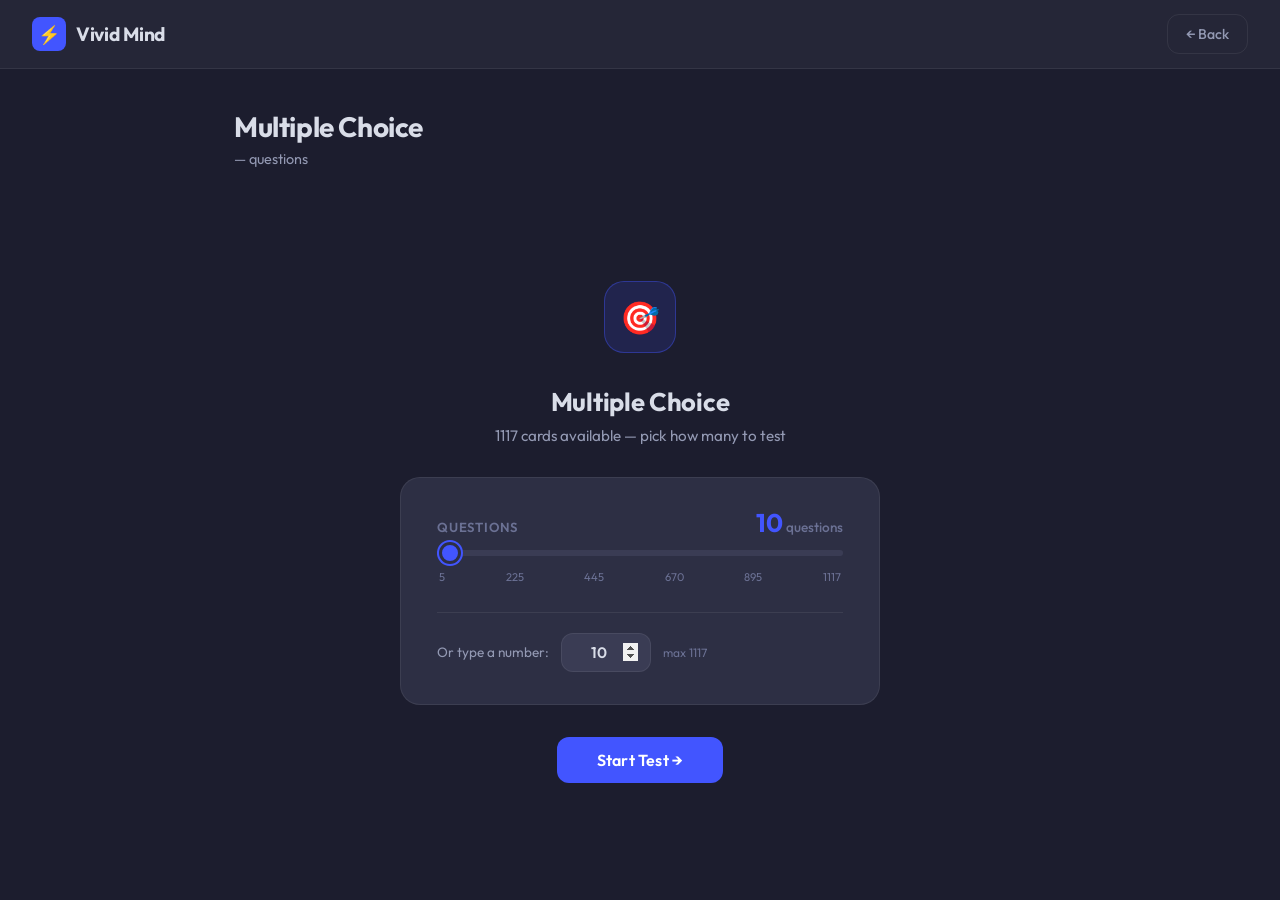
==== multiplechoice.html @ 5dc6d7f9 "Multiple Choice Questions" ====
<!DOCTYPE html>
<html lang="en">
<head>
    <meta charset="UTF-8">
    <meta name="viewport" content="width=device-width, initial-scale=1.0">
    <title>Vivid Mind - Multiple Choice</title>
    <link href="https://fonts.googleapis.com/css2?family=Outfit:wght@300;400;500;600;700&display=swap" rel="stylesheet">
    <style>
/* ══════════════════════════════════════════
   Vivid Mind — Shared Design System
   ══════════════════════════════════════════ */


/* ─── CSS Variables ─── */
:root {
    --bg-primary:        #1c1d2e;
    --bg-secondary:      #252637;
    --bg-card:           #2d2f44;
    --bg-card-hover:     #33364d;
    --bg-elevated:       #3a3c54;
    --accent-purple:     #4255ff;
    --accent-purple-hover: #5468ff;
    --accent-purple-light: rgba(66, 85, 255, 0.15);
    --accent-yellow:     #ffcd1f;
    --accent-green:      #23b26d;
    --accent-red:        #ff4a4a;
    --text-primary:      #d9dde8;
    --text-secondary:    #9399b3;
    --text-muted:        #6b7194;
    --border:            rgba(255,255,255,0.07);
    --border-accent:     rgba(66, 85, 255, 0.4);
    --shadow:            0 8px 32px rgba(0,0,0,0.4);
    --shadow-card:       0 4px 24px rgba(0,0,0,0.3);
    --radius-sm:  8px;
    --radius-md:  12px;
    --radius-lg:  16px;
    --radius-xl:  20px;
}

/* ─── Reset ─── */
*, *::before, *::after { margin: 0; padding: 0; box-sizing: border-box; }

body {
    background-color: var(--bg-primary);
    color: var(--text-primary);
    font-family: 'Outfit', sans-serif;
    min-height: 100vh;
    display: flex;
    flex-direction: column;
}

/* ─── Topbar ─── */
.topbar {
    display: flex;
    align-items: center;
    justify-content: space-between;
    padding: 14px 32px;
    background: var(--bg-secondary);
    border-bottom: 1px solid var(--border);
    position: sticky;
    top: 0;
    z-index: 100;
}

.logo {
    display: flex;
    align-items: center;
    gap: 10px;
    text-decoration: none;
    color: var(--text-primary);
}

.logo-icon {
    width: 34px; height: 34px;
    background: var(--accent-purple);
    border-radius: var(--radius-sm);
    display: flex; align-items: center; justify-content: center;
    font-size: 18px;
}

.logo-text { font-size: 1.2rem; font-weight: 700; letter-spacing: -0.3px; }

.topbar-right { display: flex; align-items: center; gap: 10px; }

/* ─── Buttons ─── */
.btn-icon {
    width: 38px; height: 38px;
    border-radius: var(--radius-sm);
    border: 1px solid var(--border);
    background: transparent;
    color: var(--text-secondary);
    cursor: pointer;
    display: flex; align-items: center; justify-content: center;
    font-size: 16px;
    transition: all 0.2s;
}
.btn-icon:hover { background: var(--bg-elevated); color: var(--text-primary); }

.btn-primary {
    display: inline-flex; align-items: center; gap: 7px;
    padding: 10px 22px;
    border-radius: var(--radius-md);
    border: none;
    background: var(--accent-purple);
    color: #fff;
    font-family: 'Outfit', sans-serif;
    font-size: 0.88rem; font-weight: 600;
    cursor: pointer;
    transition: all 0.2s;
    letter-spacing: 0.2px;
    text-decoration: none;
}
.btn-primary:hover {
    background: var(--accent-purple-hover);
    box-shadow: 0 4px 20px rgba(66,85,255,0.4);
    transform: translateY(-1px);
}

.btn-secondary {
    display: inline-flex; align-items: center; gap: 7px;
    padding: 10px 18px;
    border-radius: var(--radius-md);
    border: 1.5px solid var(--border);
    background: transparent;
    color: var(--text-secondary);
    font-family: 'Outfit', sans-serif;
    font-size: 0.88rem; font-weight: 500;
    cursor: pointer;
    transition: all 0.2s;
    text-decoration: none;
}
.btn-secondary:hover { background: var(--bg-elevated); color: var(--text-primary); border-color: var(--border-accent); }

.btn-nav {
    width: 44px; height: 44px;
    border-radius: 50%;
    border: 1.5px solid var(--border);
    background: var(--bg-secondary);
    color: var(--text-secondary);
    cursor: pointer;
    display: flex; align-items: center; justify-content: center;
    font-size: 18px;
    transition: all 0.2s;
}
.btn-nav:hover:not(:disabled) { border-color: var(--border-accent); color: var(--text-primary); background: var(--bg-card-hover); }
.btn-nav:disabled { opacity: 0.3; cursor: not-allowed; }

/* ─── Main layout ─── */
.main {
    flex: 1;
    max-width: 860px;
    width: 100%;
    margin: 0 auto;
    padding: 40px 24px 60px;
}

/* ─── Set Header ─── */
.set-header { margin-bottom: 32px; }

.set-title {
    font-size: 1.75rem; font-weight: 700;
    color: var(--text-primary);
    letter-spacing: -0.4px;
    margin-bottom: 6px;
}

.set-meta {
    display: flex; align-items: center; gap: 16px;
    color: var(--text-secondary); font-size: 0.9rem;
}
.set-meta span { display: flex; align-items: center; gap: 5px; }
.set-meta .dot { width: 3px; height: 3px; border-radius: 50%; background: var(--text-muted); }

/* ─── Progress ─── */
.progress-area { margin-bottom: 28px; }

.progress-meta {
    display: flex; justify-content: space-between; align-items: center;
    margin-bottom: 10px;
}
.progress-label {
    font-size: 0.82rem; font-weight: 600;
    text-transform: uppercase; letter-spacing: 0.8px;
    color: var(--text-muted);
}
.progress-counter { font-size: 0.9rem; font-weight: 600; color: var(--text-secondary); }

.progress-track {
    width: 100%; height: 5px;
    background: var(--bg-elevated);
    border-radius: 99px; overflow: hidden;
}
.progress-fill {
    height: 100%;
    background: var(--accent-purple);
    border-radius: 99px;
    transition: width 0.4s cubic-bezier(.4,0,.2,1);
}

/* ─── Error Banner ─── */
.error-banner {
    background: rgba(255,74,74,0.1);
    border: 1px solid rgba(255,74,74,0.3);
    border-radius: var(--radius-md);
    padding: 16px 20px;
    color: #ff7b7b;
    font-size: 0.9rem;
    margin-bottom: 24px;
    display: none;
}
.error-banner.show { display: block; }

/* ─── Stats Strip ─── */
.stats-strip {
    display: flex; gap: 10px;
    justify-content: center;
    margin-top: 40px;
    flex-wrap: wrap;
}
.stat-chip {
    display: flex; align-items: center; gap: 7px;
    padding: 9px 18px;
    background: var(--bg-secondary);
    border: 1px solid var(--border);
    border-radius: 99px;
    font-size: 0.82rem; font-weight: 500;
    color: var(--text-secondary);
}
.stat-chip .dot-green { width: 8px; height: 8px; border-radius: 50%; background: var(--accent-green); }
.stat-chip .dot-red   { width: 8px; height: 8px; border-radius: 50%; background: var(--accent-red); }
.stat-chip .dot-blue  { width: 8px; height: 8px; border-radius: 50%; background: var(--accent-purple); }

/* ─── Keyboard shortcuts bar ─── */
.shortcuts-bar {
    display: flex; gap: 20px;
    justify-content: center;
    margin-top: 28px;
    flex-wrap: wrap;
}
.shortcut-item { display: flex; align-items: center; gap: 6px; font-size: 0.75rem; color: var(--text-muted); }
.kbd {
    display: inline-flex; align-items: center; justify-content: center;
    padding: 1px 6px;
    background: var(--bg-elevated);
    border: 1px solid var(--border);
    border-radius: 4px;
    font-size: 0.68rem; color: var(--text-muted);
    font-family: monospace;
}

/* ─── Modal overlay ─── */
.modal-overlay {
    display: none;
    position: fixed; inset: 0;
    background: rgba(0,0,0,0.6);
    backdrop-filter: blur(6px);
    z-index: 200;
    align-items: center;
    justify-content: center;
}
.modal-overlay.open { display: flex; animation: fadeIn 0.2s ease; }

@keyframes fadeIn { from { opacity: 0; } to { opacity: 1; } }

.modal {
    background: var(--bg-secondary);
    border: 1px solid var(--border);
    border-radius: var(--radius-xl);
    padding: 32px;
    width: 100%;
    max-width: 460px;
    box-shadow: var(--shadow);
    animation: slideUp 0.25s cubic-bezier(.4,0,.2,1);
}

@keyframes slideUp { from { opacity: 0; transform: translateY(20px); } to { opacity: 1; transform: translateY(0); } }

.modal-header {
    display: flex; align-items: center; justify-content: space-between;
    margin-bottom: 24px;
}
.modal-title { font-size: 1.25rem; font-weight: 700; color: var(--text-primary); }

.modal-close {
    width: 32px; height: 32px;
    border-radius: var(--radius-sm);
    border: 1px solid var(--border);
    background: transparent;
    color: var(--text-muted);
    cursor: pointer;
    display: flex; align-items: center; justify-content: center;
    font-size: 18px;
    transition: all 0.2s;
}
.modal-close:hover { background: var(--bg-elevated); color: var(--text-primary); }

.modal-subtitle { font-size: 0.82rem; color: var(--text-muted); margin-bottom: 16px; text-transform: uppercase; letter-spacing: 0.8px; font-weight: 600; }

/* Test mode option cards */
.test-option {
    display: flex; align-items: center; gap: 16px;
    padding: 16px 20px;
    border-radius: var(--radius-lg);
    border: 1.5px solid var(--border);
    background: var(--bg-card);
    cursor: pointer;
    text-decoration: none;
    color: var(--text-primary);
    transition: all 0.2s;
    margin-bottom: 10px;
}
.test-option:hover { border-color: var(--border-accent); background: var(--bg-card-hover); transform: translateY(-1px); }
.test-option.disabled { opacity: 0.4; cursor: not-allowed; pointer-events: none; }

.test-option-icon {
    width: 44px; height: 44px; flex-shrink: 0;
    border-radius: var(--radius-md);
    background: var(--accent-purple-light);
    display: flex; align-items: center; justify-content: center;
    font-size: 20px;
}
.test-option-icon.grey { background: var(--bg-elevated); }

.test-option-info { flex: 1; }
.test-option-name { font-size: 0.97rem; font-weight: 600; margin-bottom: 2px; }
.test-option-desc { font-size: 0.78rem; color: var(--text-muted); }

.test-option-badge {
    font-size: 0.68rem; font-weight: 600;
    padding: 3px 9px;
    border-radius: 99px;
    background: var(--bg-elevated);
    color: var(--text-muted);
    text-transform: uppercase;
    letter-spacing: 0.6px;
}

/* ─── Responsive ─── */
@media (max-width: 640px) {
    .topbar { padding: 12px 16px; }
    .main { padding: 24px 16px 48px; }
    .set-title { font-size: 1.35rem; }
    .set-meta { flex-wrap: wrap; gap: 8px; }
    .modal { margin: 16px; }
}

    </style>
    <style>
        /* ─── Question Card ─── */
        .question-card {
            background: var(--bg-card);
            border: 1px solid var(--border);
            border-radius: var(--radius-xl);
            padding: 40px;
            text-align: center;
            margin-bottom: 28px;
            box-shadow: var(--shadow-card);
            min-height: 160px;
            display: flex;
            flex-direction: column;
            justify-content: center;
            align-items: center;
            gap: 10px;
        }
        .question-label {
            font-size: 0.72rem; font-weight: 700;
            text-transform: uppercase; letter-spacing: 1.2px;
            color: var(--text-muted);
        }
        .question-text {
            font-size: clamp(1.2rem, 3vw, 1.7rem);
            font-weight: 500; line-height: 1.45;
            color: var(--text-primary);
        }

        /* ─── Options Grid ─── */
        .options-grid {
            display: grid;
            grid-template-columns: 1fr 1fr;
            gap: 12px;
            margin-bottom: 28px;
        }

        .option-btn {
            display: flex;
            align-items: center;
            gap: 14px;
            padding: 16px 20px;
            background: var(--bg-card);
            border: 1.5px solid var(--border);
            border-radius: var(--radius-lg);
            color: var(--text-primary);
            font-family: 'Outfit', sans-serif;
            font-size: 0.95rem; font-weight: 500;
            cursor: pointer;
            text-align: left;
            transition: all 0.18s;
            position: relative;
            overflow: hidden;
        }

        .option-btn:hover:not(:disabled) {
            border-color: var(--border-accent);
            background: var(--bg-card-hover);
            transform: translateY(-1px);
        }

        .option-btn:disabled { cursor: default; transform: none; }

        /* Number badge */
        .option-num {
            flex-shrink: 0;
            width: 30px; height: 30px;
            border-radius: var(--radius-sm);
            background: var(--bg-elevated);
            border: 1px solid var(--border);
            display: flex; align-items: center; justify-content: center;
            font-size: 0.8rem; font-weight: 700;
            color: var(--text-muted);
            transition: all 0.18s;
        }

        .option-btn:hover:not(:disabled) .option-num {
            background: var(--accent-purple-light);
            border-color: var(--border-accent);
            color: #a0aaff;
        }

        .option-text { flex: 1; line-height: 1.35; }

        /* States */
        .option-btn.correct {
            border-color: var(--accent-green);
            background: rgba(35,178,109,0.1);
        }
        .option-btn.correct .option-num {
            background: var(--accent-green);
            border-color: var(--accent-green);
            color: #fff;
        }

        .option-btn.wrong {
            border-color: var(--accent-red);
            background: rgba(255,74,74,0.1);
        }
        .option-btn.wrong .option-num {
            background: var(--accent-red);
            border-color: var(--accent-red);
            color: #fff;
        }

        .option-btn.reveal {
            border-color: var(--accent-green);
            background: rgba(35,178,109,0.07);
        }
        .option-btn.reveal .option-num {
            background: rgba(35,178,109,0.25);
            border-color: var(--accent-green);
            color: var(--accent-green);
        }

        /* ─── Feedback banner ─── */
        .feedback {
            display: none;
            align-items: center;
            gap: 12px;
            padding: 14px 20px;
            border-radius: var(--radius-md);
            font-size: 0.95rem; font-weight: 600;
            margin-bottom: 20px;
            animation: fadeUp 0.25s ease;
        }
        .feedback.show { display: flex; }
        .feedback.correct-fb { background: rgba(35,178,109,0.12); border: 1px solid rgba(35,178,109,0.35); color: var(--accent-green); }
        .feedback.wrong-fb   { background: rgba(255,74,74,0.12);  border: 1px solid rgba(255,74,74,0.35);  color: var(--accent-red);   }
        @keyframes fadeUp { from { opacity:0; transform:translateY(6px);} to {opacity:1; transform:translateY(0);} }

        /* ─── Nav row for test ─── */
        .test-nav { display: flex; align-items: center; justify-content: center; gap: 12px; }

        /* ─── Results screen ─── */
        .results-screen {
            display: none;
            flex-direction: column;
            align-items: center;
            text-align: center;
            gap: 20px;
            padding: 20px 0;
        }
        .results-screen.show { display: flex; }

        .results-emoji { font-size: 4rem; line-height: 1; }
        .results-title { font-size: 1.6rem; font-weight: 700; color: var(--text-primary); }
        .results-subtitle { font-size: 1rem; color: var(--text-secondary); }

        .score-ring {
            width: 120px; height: 120px;
            border-radius: 50%;
            background: conic-gradient(var(--accent-purple) calc(var(--pct) * 1%), var(--bg-elevated) 0%);
            display: flex; align-items: center; justify-content: center;
            position: relative;
        }
        .score-ring::after {
            content: '';
            position: absolute;
            width: 88px; height: 88px;
            background: var(--bg-secondary);
            border-radius: 50%;
        }
        .score-ring-text {
            position: relative; z-index: 1;
            font-size: 1.4rem; font-weight: 700;
            color: var(--text-primary);
        }

        .results-stats {
            display: flex; gap: 16px; flex-wrap: wrap; justify-content: center;
        }
        .result-chip {
            padding: 10px 20px;
            border-radius: 99px;
            font-size: 0.88rem; font-weight: 600;
        }
        .chip-correct { background: rgba(35,178,109,0.12); color: var(--accent-green); border: 1px solid rgba(35,178,109,0.3); }
        .chip-wrong   { background: rgba(255,74,74,0.12);  color: var(--accent-red);   border: 1px solid rgba(255,74,74,0.3);  }
        .chip-total   { background: var(--bg-card); color: var(--text-secondary); border: 1px solid var(--border); }

        .results-actions { display: flex; gap: 12px; flex-wrap: wrap; justify-content: center; }

        /* ─── Setup Screen ─── */
        .setup-screen {
            display: flex;
            flex-direction: column;
            align-items: center;
            text-align: center;
            gap: 32px;
            padding: 20px 0 40px;
            animation: fadeUp 0.35s ease;
        }
        .setup-screen.hidden { display: none; }

        .setup-icon {
            width: 72px; height: 72px;
            background: var(--accent-purple-light);
            border: 1.5px solid var(--border-accent);
            border-radius: var(--radius-xl);
            display: flex; align-items: center; justify-content: center;
            font-size: 32px;
        }

        .setup-heading { font-size: 1.6rem; font-weight: 700; color: var(--text-primary); letter-spacing: -0.3px; }
        .setup-sub     { font-size: 0.95rem; color: var(--text-secondary); margin-top: -20px; }

        .setup-card {
            width: 100%; max-width: 480px;
            background: var(--bg-card);
            border: 1px solid var(--border);
            border-radius: var(--radius-xl);
            padding: 32px 36px;
            display: flex; flex-direction: column; gap: 28px;
        }

        /* Slider */
        .slider-wrap { display: flex; flex-direction: column; gap: 14px; }

        .slider-meta {
            display: flex; justify-content: space-between; align-items: baseline;
        }
        .slider-label { font-size: 0.82rem; font-weight: 600; text-transform: uppercase; letter-spacing: 0.8px; color: var(--text-muted); }
        .slider-value-display {
            font-size: 1.6rem; font-weight: 700; color: var(--accent-purple);
            line-height: 1;
        }
        .slider-value-display span { font-size: 0.85rem; font-weight: 500; color: var(--text-muted); margin-left: 3px; }

        input[type="range"] {
            -webkit-appearance: none;
            appearance: none;
            width: 100%; height: 6px;
            border-radius: 99px;
            background: var(--bg-elevated);
            outline: none;
            cursor: pointer;
            position: relative;
        }
        input[type="range"]::-webkit-slider-thumb {
            -webkit-appearance: none;
            width: 22px; height: 22px;
            border-radius: 50%;
            background: var(--accent-purple);
            border: 3px solid var(--bg-card);
            box-shadow: 0 0 0 2px var(--accent-purple);
            cursor: pointer;
            transition: box-shadow 0.15s, transform 0.15s;
        }
        input[type="range"]::-webkit-slider-thumb:hover {
            box-shadow: 0 0 0 5px rgba(66,85,255,0.25);
            transform: scale(1.1);
        }
        input[type="range"]::-moz-range-thumb {
            width: 22px; height: 22px;
            border-radius: 50%;
            background: var(--accent-purple);
            border: 3px solid var(--bg-card);
            box-shadow: 0 0 0 2px var(--accent-purple);
            cursor: pointer;
        }

        .slider-ticks {
            display: flex; justify-content: space-between;
            padding: 0 2px;
        }
        .slider-ticks span { font-size: 0.7rem; color: var(--text-muted); }

        /* Text input below slider */
        .input-row {
            display: flex; align-items: center; gap: 12px;
        }
        .input-row label { font-size: 0.85rem; color: var(--text-secondary); white-space: nowrap; }
        .num-input {
            width: 90px;
            padding: 9px 12px;
            background: var(--bg-elevated);
            border: 1.5px solid var(--border);
            border-radius: var(--radius-md);
            color: var(--text-primary);
            font-family: 'Outfit', sans-serif;
            font-size: 0.95rem; font-weight: 600;
            text-align: center;
            outline: none;
            transition: border-color 0.2s;
        }
        .num-input:focus { border-color: var(--border-accent); }
        .num-input::-webkit-inner-spin-button,
        .num-input::-webkit-outer-spin-button { opacity: 1; }

        .input-hint { font-size: 0.75rem; color: var(--text-muted); }

        /* ─── Responsive ─── */
        @media (max-width: 580px) {
            .options-grid { grid-template-columns: 1fr; }
            .question-card { padding: 28px 20px; }
            .setup-card { padding: 24px 20px; }
        }
    </style>
</head>
<body>

    <nav class="topbar">
        <a class="logo" href="index.html">
            <div class="logo-icon">⚡</div>
            <span class="logo-text">Vivid Mind</span>
        </a>
        <div class="topbar-right">
            <a href="index.html" class="btn-secondary">← Back</a>
        </div>
    </nav>

    <main class="main">

        <!-- Header -->
        <div class="set-header">
            <h1 class="set-title">Multiple Choice</h1>
            <div class="set-meta">
                <span id="total-count">— questions</span>
            </div>
        </div>

        <!-- Progress -->
        <div class="progress-area" id="progress-area" style="visibility:hidden">
            <div class="progress-meta">
                <span class="progress-label">Question</span>
                <span class="progress-counter" id="progress-counter">—</span>
            </div>
            <div class="progress-track">
                <div class="progress-fill" id="progress-fill" style="width:0%"></div>
            </div>
        </div>

        <div class="error-banner" id="error-banner"></div>

        <!-- Setup Screen -->
        <div class="setup-screen" id="setup-screen">
            <div class="setup-icon">🎯</div>
            <div>
                <div class="setup-heading">Multiple Choice</div>
                <div class="setup-sub" style="margin-top:8px" id="setup-sub">Choose how many questions you want</div>
            </div>

            <div class="setup-card">
                <div class="slider-wrap">
                    <div class="slider-meta">
                        <span class="slider-label">Questions</span>
                        <div class="slider-value-display" id="slider-display">10<span>questions</span></div>
                    </div>
                    <input type="range" id="q-slider" min="5" max="50" step="5" value="10">
                    <div class="slider-ticks" id="slider-ticks"></div>
                </div>

                <div style="border-top: 1px solid var(--border); padding-top: 20px; display:flex; flex-direction:column; gap:10px;">
                    <div class="input-row">
                        <label for="q-input">Or type a number:</label>
                        <input type="number" class="num-input" id="q-input" min="1" max="50" value="10">
                        <span class="input-hint" id="input-hint">max 50</span>
                    </div>
                </div>
            </div>

            <button class="btn-primary" id="start-btn" style="padding: 13px 40px; font-size:1rem;">Start Test →</button>
        </div>

        <!-- Quiz area -->
        <div id="quiz-area" style="display:none">

            <!-- Question -->
            <div class="question-card" id="question-card">
                <div class="question-label">What is the definition of…</div>
                <div class="question-text" id="question-text">Loading…</div>
            </div>

            <!-- Feedback -->
            <div class="feedback" id="feedback"></div>

            <!-- Options -->
            <div class="options-grid" id="options-grid"></div>

            <!-- Nav -->
            <div class="test-nav">
                <button class="btn-primary" id="next-btn" style="display:none" onclick="nextQuestion()">Next →</button>
            </div>



        </div>

        <!-- Results -->
        <div class="results-screen" id="results-screen">
            <div class="results-emoji" id="results-emoji">🎉</div>
            <div class="results-title" id="results-title">Test complete!</div>
            <div class="results-subtitle" id="results-subtitle"></div>

            <div class="score-ring" id="score-ring" style="--pct:0">
                <span class="score-ring-text" id="score-pct">0%</span>
            </div>

            <div class="results-stats">
                <div class="result-chip chip-correct" id="chip-correct">✓ 0 correct</div>
                <div class="result-chip chip-wrong"   id="chip-wrong">✕ 0 wrong</div>
                <div class="result-chip chip-total"   id="chip-total">0 total</div>
            </div>

            <div class="results-actions">
                <button class="btn-primary" onclick="restartTest()">↻ Try again</button>
                <a href="index.html" class="btn-secondary">← Back to cards</a>
            </div>
        </div>

    </main>

    <script>
        let allCards  = [];
        let questions = [];
        let qIndex    = 0;
        let score     = 0;
        let answered  = false;
        let chosenCount = 10;

        /* ── Load ── */
        async function loadCards() {
            try {
                const r = await fetch('Card.json');
                if (!r.ok) throw new Error('Failed to load Card.json');
                allCards = await r.json();
                if (!Array.isArray(allCards)) allCards = [allCards];
                if (allCards.length < 2) { showError('Need at least 2 cards for Multiple Choice.'); return; }

                const total  = allCards.length;
                const slider = document.getElementById('q-slider');
                const input  = document.getElementById('q-input');

                // Slider goes up to total, stepping in 5s
                slider.max  = total;
                slider.min  = 5;
                slider.step = 5;
                input.max   = total;
                document.getElementById('input-hint').textContent = `max ${total}`;

                const defaultVal = Math.min(10, total);
                slider.value = defaultVal;
                input.value  = defaultVal;
                updateSliderUI(defaultVal, total);
                buildTicks(total);

                document.getElementById('setup-sub').textContent =
                    `${allCards.length} cards available — pick how many to test`;

                showSetup();
            } catch(e) { showError('Error loading cards: ' + e.message); }
        }

        /* ── Setup screen ── */
        function showSetup() {
            document.getElementById('setup-screen').classList.remove('hidden');
            document.getElementById('quiz-area').style.display    = 'none';
            document.getElementById('results-screen').classList.remove('show');
            document.getElementById('progress-area') && (document.getElementById('progress-area').style.visibility = 'hidden');
        }

        function buildTicks(maxQ) {
            const ticks = document.getElementById('slider-ticks');
            ticks.innerHTML = '';
            // Show exactly 6 tick labels: min, ~20%, ~40%, ~60%, ~80%, max
            const points = [5];
            const steps = 5;
            for (let i = 1; i < steps; i++) {
                const v = Math.round((maxQ / steps) * i / 5) * 5;
                if (v > 5 && v < maxQ) points.push(v);
            }
            points.push(maxQ);
            points.forEach(v => {
                const s = document.createElement('span');
                s.textContent = v;
                ticks.appendChild(s);
            });
        }

        function updateSliderUI(val, maxOverride) {
            const slider  = document.getElementById('q-slider');
            const max     = maxOverride || parseInt(slider.max);
            const pct     = ((val - 5) / (max - 5)) * 100;
            slider.style.background = `linear-gradient(to right, var(--accent-purple) ${pct}%, var(--bg-elevated) ${pct}%)`;
            document.getElementById('slider-display').innerHTML = `${val}<span>questions</span>`;
        }

        // Slider → text input
        document.getElementById('q-slider').addEventListener('input', function() {
            const v = parseInt(this.value);
            document.getElementById('q-input').value = v;
            updateSliderUI(v);
        });

        // Text input → slider (snap to nearest 5 for slider visual, but allow any value)
        document.getElementById('q-input').addEventListener('input', function() {
            let v = parseInt(this.value) || 1;
            const slider = document.getElementById('q-slider');
            const max = parseInt(slider.max);
            v = Math.max(1, Math.min(v, parseInt(document.getElementById('q-input').max)));
            // Snap slider to nearest 5
            const snapped = Math.max(5, Math.min(Math.round(v / 5) * 5, max));
            slider.value = snapped;
            updateSliderUI(v);
            document.getElementById('slider-display').innerHTML = `${v}<span>questions</span>`;
        });

        document.getElementById('start-btn').addEventListener('click', () => {
            let v = parseInt(document.getElementById('q-input').value) || 10;
            v = Math.max(1, Math.min(v, allCards.length));
            chosenCount = v;
            document.getElementById('setup-screen').classList.add('hidden');
            document.getElementById('progress-area').style.visibility = '';
            document.getElementById('total-count').textContent = chosenCount + ' questions';
            document.getElementById('quiz-area').style.display = '';
            buildQuestions();
            renderQuestion();
        });

        function showError(msg) { const el = document.getElementById('error-banner'); el.textContent = '⚠️ ' + msg; el.classList.add('show'); }

        /* ── Build ── */
        function buildQuestions() {
            const shuffled = [...allCards].sort(() => Math.random() - 0.5).slice(0, chosenCount);
            questions = shuffled.map(card => {
                const others = allCards.filter(c => c !== card).sort(() => Math.random() - 0.5).slice(0, 3);
                const choices = [card, ...others].sort(() => Math.random() - 0.5);
                return { card, choices };
            });
            qIndex = 0; score = 0;
        }

        /* ── Render ── */
        function renderQuestion() {
            if (qIndex >= questions.length) { showResults(); return; }

            const { card, choices } = questions[qIndex];
            answered = false;

            document.getElementById('progress-counter').textContent = `${qIndex+1} / ${questions.length}`;
            document.getElementById('progress-fill').style.width = `${((qIndex+1)/questions.length)*100}%`;
            document.getElementById('question-text').textContent = card.Front;

            const fb = document.getElementById('feedback');
            fb.className = 'feedback'; fb.textContent = '';
            document.getElementById('next-btn').style.display = 'none';

            const grid = document.getElementById('options-grid');
            grid.innerHTML = '';
            choices.forEach((choice, i) => {
                const btn = document.createElement('button');
                btn.className = 'option-btn';
                btn.innerHTML = `<span class="option-num">${i+1}</span><span class="option-text">${choice.Back}</span>`;
                btn.addEventListener('click', () => selectAnswer(i));
                grid.appendChild(btn);
            });
        }

        /* ── Answer ── */
        function selectAnswer(choiceIndex) {
            if (answered) return;
            answered = true;

            const { card, choices } = questions[qIndex];
            const correct = choices.findIndex(c => c === card);
            const buttons = document.querySelectorAll('.option-btn');
            const fb = document.getElementById('feedback');

            buttons.forEach(btn => btn.disabled = true);

            if (choiceIndex === correct) {
                score++;
                buttons[choiceIndex].classList.add('correct');
                fb.className = 'feedback correct-fb show';
                fb.innerHTML = '✓ &nbsp;Correct!';
            } else {
                buttons[choiceIndex].classList.add('wrong');
                buttons[correct].classList.add('reveal');
                fb.className = 'feedback wrong-fb show';
                fb.innerHTML = `✕ &nbsp;Incorrect — the answer was: <strong style="margin-left:4px">${card.Back}</strong>`;
            }
            document.getElementById('next-btn').style.display = 'inline-flex';
        }

        function nextQuestion() { qIndex++; renderQuestion(); }

        /* ── Results ── */
        function showResults() {
            document.getElementById('quiz-area').style.display = 'none';
            document.getElementById('results-screen').classList.add('show');

            const total = questions.length;
            const wrong = total - score;
            const pct   = Math.round((score / total) * 100);

            const emoji = pct === 100 ? '🏆' : pct >= 80 ? '🎉' : pct >= 50 ? '📚' : '💪';
            const title = pct === 100 ? 'Perfect score!' : pct >= 80 ? 'Great job!' : pct >= 50 ? 'Good effort!' : 'Keep practicing!';

            document.getElementById('results-emoji').textContent    = emoji;
            document.getElementById('results-title').textContent    = title;
            document.getElementById('results-subtitle').textContent = `You scored ${score} out of ${total}`;
            document.getElementById('score-ring').style.setProperty('--pct', pct);
            document.getElementById('score-pct').textContent        = pct + '%';
            document.getElementById('chip-correct').textContent     = `✓ ${score} correct`;
            document.getElementById('chip-wrong').textContent       = `✕ ${wrong} wrong`;
            document.getElementById('chip-total').textContent       = `${total} total`;
        }

        function restartTest() {
            document.getElementById('results-screen').classList.remove('show');
            document.getElementById('quiz-area').style.display = '';
            buildQuestions();
            renderQuestion();
        }

        /* ── Keyboard ── */
        document.addEventListener('keydown', e => {
            if (['1','2','3','4'].includes(e.key)) {
                const i = parseInt(e.key) - 1;
                const btns = document.querySelectorAll('.option-btn');
                if (btns[i] && !answered) selectAnswer(i);
            }
            if (e.key === 'Enter') {
                if (answered) nextQuestion();
            }
        });

        loadCards();
    </script>
</body>
</html>
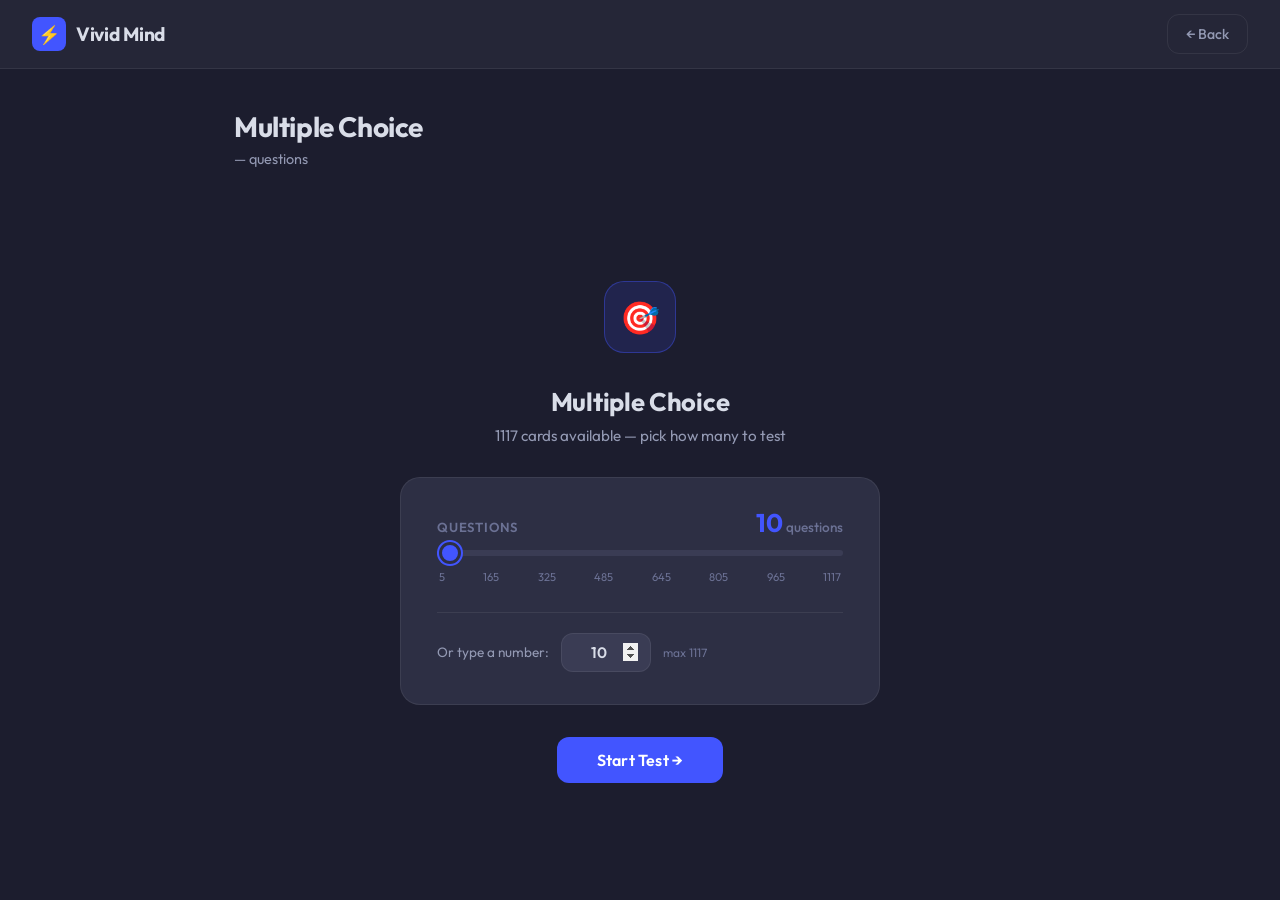
==== commit c3d6cb9f: ": )" ====
--- a/multiplechoice.html
+++ b/multiplechoice.html
@@ -774,14 +774,14 @@
                 if (!Array.isArray(allCards)) allCards = [allCards];
                 if (allCards.length < 2) { showError('Need at least 2 cards for Multiple Choice.'); return; }
 
-                const total  = allCards.length;
-                const slider = document.getElementById('q-slider');
-                const input  = document.getElementById('q-input');
-
-                // Slider goes up to total, stepping in 5s
-                slider.max  = total;
+                const total   = allCards.length;
+                const slider  = document.getElementById('q-slider');
+                const input   = document.getElementById('q-input');
+
                 slider.min  = 5;
+                slider.max  = Math.floor(total / 5) * 5 || 5;
                 slider.step = 5;
+                slider.dataset.total = total;
                 input.max   = total;
                 document.getElementById('input-hint').textContent = `max ${total}`;
 
@@ -806,50 +806,77 @@
             document.getElementById('progress-area') && (document.getElementById('progress-area').style.visibility = 'hidden');
         }
 
-        function buildTicks(maxQ) {
+        function buildTicks(total) {
             const ticks = document.getElementById('slider-ticks');
             ticks.innerHTML = '';
-            // Show exactly 6 tick labels: min, ~20%, ~40%, ~60%, ~80%, max
-            const points = [5];
-            const steps = 5;
-            for (let i = 1; i < steps; i++) {
-                const v = Math.round((maxQ / steps) * i / 5) * 5;
-                if (v > 5 && v < maxQ) points.push(v);
+            const points = [];
+            for (let v = 5; v < total; v += 5) points.push(v);
+            // Always add exact total as the last tick
+            if (points[points.length - 1] !== total) points.push(total);
+            // If too many ticks, thin them out to ~8 visible labels
+            const MAX_LABELS = 8;
+            let labels;
+            if (points.length <= MAX_LABELS) {
+                labels = points;
+            } else {
+                const step = Math.ceil(points.length / (MAX_LABELS - 1));
+                labels = points.filter((_, i) => i % step === 0);
+                if (labels[labels.length - 1] !== total) labels.push(total);
             }
-            points.push(maxQ);
-            points.forEach(v => {
+            labels.forEach(v => {
                 const s = document.createElement('span');
                 s.textContent = v;
                 ticks.appendChild(s);
             });
         }
 
-        function updateSliderUI(val, maxOverride) {
-            const slider  = document.getElementById('q-slider');
-            const max     = maxOverride || parseInt(slider.max);
-            const pct     = ((val - 5) / (max - 5)) * 100;
+
+        function updateSliderUI(val, total) {
+            const slider = document.getElementById('q-slider');
+            const max    = total || parseInt(slider.dataset.total);
+            const pct    = ((val - 5) / (max - 5)) * 100;
             slider.style.background = `linear-gradient(to right, var(--accent-purple) ${pct}%, var(--bg-elevated) ${pct}%)`;
             document.getElementById('slider-display').innerHTML = `${val}<span>questions</span>`;
         }
 
         // Slider → text input
+        // When slider is dragged to its visual max, snap to actual total
         document.getElementById('q-slider').addEventListener('input', function() {
-            const v = parseInt(this.value);
+            const total = parseInt(this.dataset.total);
+            const floor5 = Math.floor(total / 5) * 5;
+            let v = parseInt(this.value);
+            if (v >= floor5) v = total;   // snap last stop to exact total
             document.getElementById('q-input').value = v;
-            updateSliderUI(v);
+            updateSliderUI(v, total);
         });
 
         // Text input → slider (snap to nearest 5 for slider visual, but allow any value)
         document.getElementById('q-input').addEventListener('input', function() {
             let v = parseInt(this.value) || 1;
+            const slider   = document.getElementById('q-slider');
+            const total    = parseInt(slider.dataset.total);
+            const floor5   = Math.floor(total / 5) * 5 || 5;
+            const inputMax = parseInt(this.max);
+            if (v > inputMax) { v = inputMax; this.value = inputMax; }
+            v = Math.max(1, v);
+            // Snap slider to nearest 5, but clamp to floor5
+            const snapped = Math.max(5, Math.min(Math.round(v / 5) * 5, floor5));
+            slider.value = snapped;
+            updateSliderUI(v, total);
+        });
+
+        document.getElementById('q-input').addEventListener('blur', function() {
+            const inputMax = parseInt(this.max);
+            let v = parseInt(this.value) || 1;
+            if (v > inputMax) v = inputMax;
+            if (v < 1) v = 1;
+            this.value = v;
             const slider = document.getElementById('q-slider');
-            const max = parseInt(slider.max);
-            v = Math.max(1, Math.min(v, parseInt(document.getElementById('q-input').max)));
-            // Snap slider to nearest 5
-            const snapped = Math.max(5, Math.min(Math.round(v / 5) * 5, max));
+            const total  = parseInt(slider.dataset.total);
+            const floor5 = Math.floor(total / 5) * 5 || 5;
+            const snapped = Math.max(5, Math.min(Math.round(v / 5) * 5, floor5));
             slider.value = snapped;
-            updateSliderUI(v);
-            document.getElementById('slider-display').innerHTML = `${v}<span>questions</span>`;
+            updateSliderUI(v, total);
         });
 
         document.getElementById('start-btn').addEventListener('click', () => {
